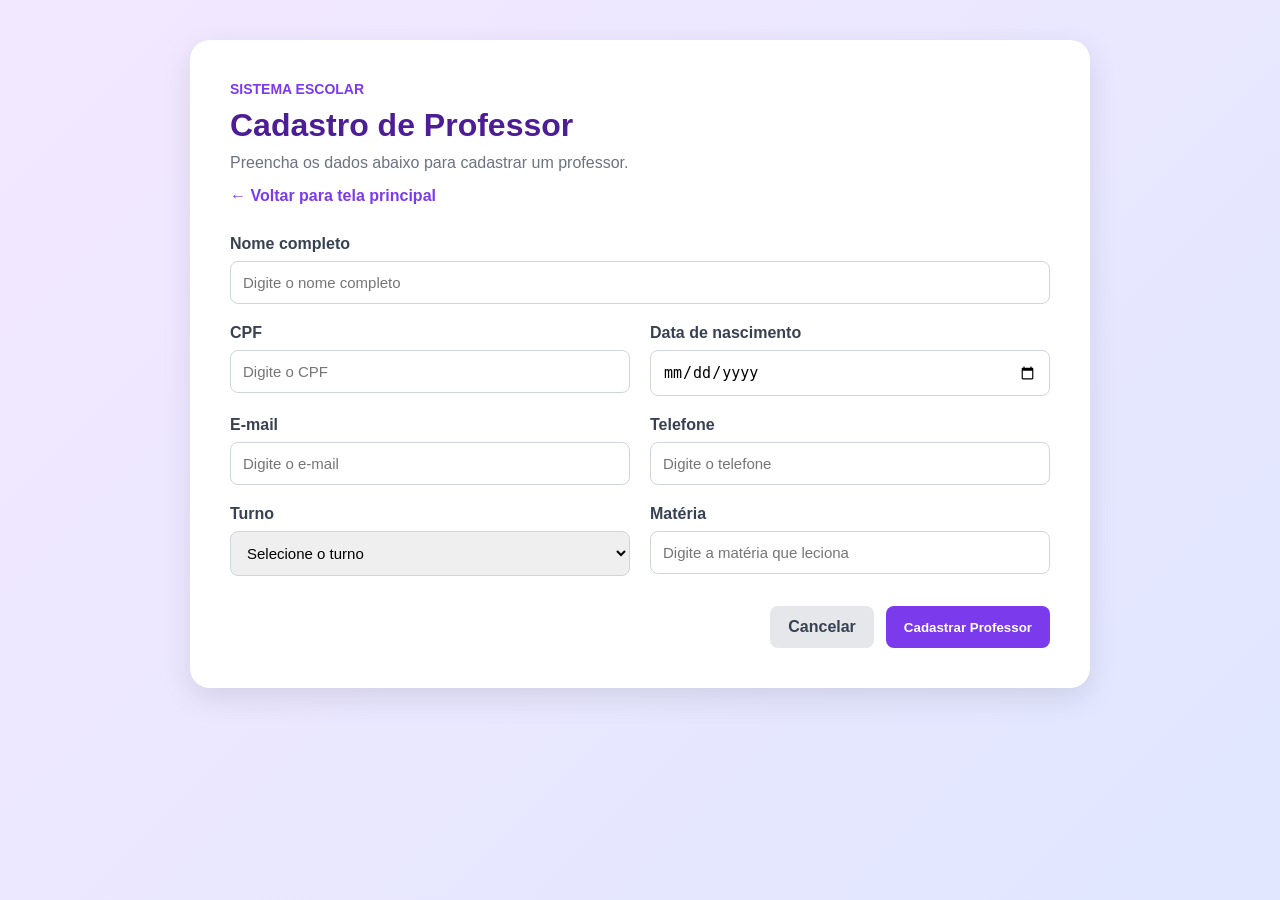
==== professor.html @ e8be1512 "iniciando o sistema escolar" ====
<!DOCTYPE html>
<html lang="pt-br">

<head>

    <meta charset="UTF-8">

    <meta name="viewport" content="width=device-width, initial-scale=1.0">

    <title>Cadastro de Professor</title>

    <link rel="stylesheet" href="estilo.css">

</head>

<body>

    <main class="pagina-cadastro">

        <header class="cabecalho-cadastro">

            <span class="page">
                Sistema Escolar
            </span>

            <h1>
                Cadastro de Professor
            </h1>

            <p>
                Preencha os dados abaixo para cadastrar um professor.
            </p>

            <a class="link-voltar" href="index.html">
                ← Voltar para tela principal
            </a>

        </header>


        <form id="formProfessor">

            <div class="form-grid">


                <div class="campo campo-grande">

                    <label for="nome">
                        Nome completo
                    </label>

                    <input type="text" id="nome" placeholder="Digite o nome completo">

                </div>


                <div class="campo">

                    <label for="CPF">
                        CPF
                    </label>

                    <input type="text" id="CPF" placeholder="Digite o CPF">

                </div>


                <div class="campo">

                    <label for="dataNascimento">
                        Data de nascimento
                    </label>

                    <input type="date" id="dataNascimento">

                </div>


                <div class="campo">

                    <label for="email">
                        E-mail
                    </label>

                    <input type="email" id="email" placeholder="Digite o e-mail">

                </div>


                <div class="campo">

                    <label for="telefone">
                        Telefone
                    </label>

                    <input type="text" id="telefone" placeholder="Digite o telefone">

                </div>


                <div class="campo">

                    <label for="turno">
                        Turno
                    </label>

                    <select id="turno">

                        <option value="">
                            Selecione o turno
                        </option>

                        <option value="Integral">
                            Integral
                        </option>

                        <option value="Noturno">
                            Noturno
                        </option>

                    </select>

                </div>


                <div class="campo">

                    <label for="materia">
                        Matéria
                    </label>

                    <input type="text" id="materia" placeholder="Digite a matéria que leciona">

                </div>

            </div>


            <div class="acoes">

                <a href="index.html" class="botao-secundario">
                    Cancelar
                </a>

                <button type="button" onclick="CadastrarProfessor()">
                    Cadastrar Professor
                </button>

            </div>

        </form>

    </main>


    <script src="script.js"></script>

</body>

</html>
---- estilo.css ----
* {
    box-sizing: border-box;
    margin: 0;
    padding: 0;
}


body {
    min-height: 100vh;

    font-family: Arial, Helvetica, sans-serif;

    background: linear-gradient(
        135deg,
        #f3e8ff,
        #e0e7ff
    );

    color: #1f2937;

    padding: 40px 20px;
}


/* =========================
   TELA PRINCIPAL
   ========================= */

.painel-principal {
    max-width: 1100px;

    margin: 0 auto;

    background: white;

    padding: 40px;

    border-radius: 20px;

    box-shadow: 0 10px 30px rgba(0, 0, 0, 0.10);
}


.cabecalho-principal {
    text-align: center;

    margin-bottom: 40px;
}


.page {
    display: inline-block;

    margin-bottom: 10px;

    color: #7c3aed;

    font-size: 14px;

    font-weight: bold;

    text-transform: uppercase;
}


.cabecalho-principal h1 {
    font-size: 36px;

    margin-bottom: 15px;

    color: #4c1d95;
}


.cabecalho-principal p {
    max-width: 700px;

    margin: 0 auto;

    line-height: 1.6;

    color: #6b7280;
}


/* =========================
   CARTÕES
   ========================= */

.grade-perfis {
    display: grid;

    grid-template-columns: repeat(3, 1fr);

    gap: 20px;

    margin-bottom: 30px;
}


.cartao {
    padding: 25px;

    border-radius: 16px;

    background: #faf5ff;

    border: 1px solid #e9d5ff;

    transition: 0.3s;
}


.cartao:hover {
    transform: translateY(-5px);

    box-shadow: 0 8px 20px rgba(0, 0, 0, 0.10);
}


.cartao h2 {
    color: #581c87;

    margin-bottom: 12px;
}


.cartao p {
    color: #6b7280;

    line-height: 1.5;

    margin-bottom: 20px;
}


.link-botao,
button {
    display: inline-block;

    border: none;

    padding: 12px 18px;

    border-radius: 8px;

    background: #7c3aed;

    color: white;

    text-decoration: none;

    font-weight: bold;

    cursor: pointer;

    transition: 0.3s;
}


.link-botao:hover,
button:hover {
    background: #5b21b6;
}


.desabilitado {
    background: #9ca3af;

    cursor: not-allowed;
}


/* =========================
   INFORMAÇÕES
   ========================= */

.caixa-informacoes {
    padding: 25px;

    background: #f9fafb;

    border-radius: 15px;

    border: 1px solid #e5e7eb;
}


.caixa-informacoes h3 {
    margin-bottom: 15px;

    color: #4c1d95;
}


.caixa-informacoes ul {
    padding-left: 20px;

    line-height: 1.8;

    color: #4b5563;
}


/* =========================
   PÁGINA DE CADASTRO
   ========================= */

.pagina-cadastro {
    max-width: 900px;

    margin: 0 auto;

    background: white;

    padding: 40px;

    border-radius: 20px;

    box-shadow: 0 10px 30px rgba(0, 0, 0, 0.10);
}


.cabecalho-cadastro {
    margin-bottom: 30px;
}


.cabecalho-cadastro h1 {
    color: #4c1d95;

    margin-bottom: 10px;
}


.cabecalho-cadastro p {
    color: #6b7280;

    margin-bottom: 15px;
}


.link-voltar {
    color: #7c3aed;

    text-decoration: none;

    font-weight: bold;
}


.link-voltar:hover {
    text-decoration: underline;
}


/* =========================
   FORMULÁRIO
   ========================= */

.form-grid {
    display: grid;

    grid-template-columns: repeat(2, 1fr);

    gap: 20px;
}


.campo {
    display: flex;

    flex-direction: column;

    gap: 8px;
}


.campo-grande {
    grid-column: 1 / -1;
}


.campo label {
    font-weight: bold;

    color: #374151;
}


.campo input,
.campo select {
    width: 100%;

    padding: 12px;

    border: 1px solid #d1d5db;

    border-radius: 8px;

    font-size: 15px;

    outline: none;
}


.campo input:focus,
.campo select:focus {
    border-color: #7c3aed;

    box-shadow: 0 0 0 3px rgba(124, 58, 237, 0.10);
}


/* =========================
   BOTÕES
   ========================= */

.acoes {
    display: flex;

    justify-content: flex-end;

    gap: 12px;

    margin-top: 30px;
}


.botao-secundario {
    display: inline-block;

    padding: 12px 18px;

    border-radius: 8px;

    background: #e5e7eb;

    color: #374151;

    text-decoration: none;

    font-weight: bold;
}


.botao-secundario:hover {
    background: #d1d5db;
}


/* =========================
   RESPONSIVIDADE
   ========================= */

@media (max-width: 800px) {

    .grade-perfis {
        grid-template-columns: 1fr;
    }

}


@media (max-width: 600px) {

    body {
        padding: 20px 10px;
    }


    .painel-principal,
    .pagina-cadastro {
        padding: 25px 20px;
    }


    .cabecalho-principal h1 {
        font-size: 28px;
    }


    .form-grid {
        grid-template-columns: 1fr;
    }


    .campo-grande {
        grid-column: auto;
    }


    .acoes {
        flex-direction: column;
    }


    .acoes button,
    .botao-secundario {
        width: 100%;

        text-align: center;
    }

}
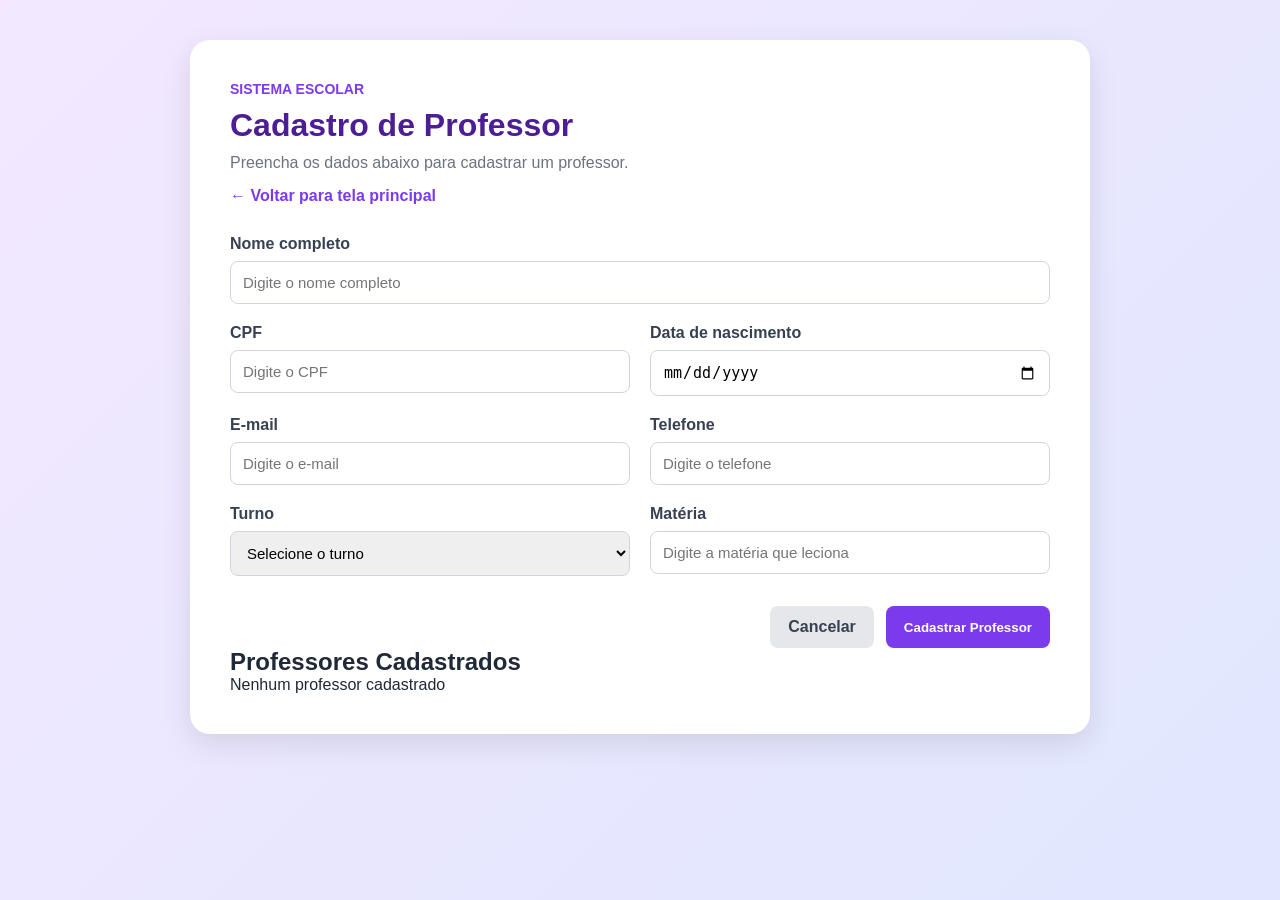
==== commit 575a9d8f: "atualizando script.js e professor.html" ====
--- a/professor.html
+++ b/professor.html
@@ -149,7 +149,12 @@
             </div>
 
         </form>
-
+    <section class="lista-professores">
+    <h2>Professores Cadastrados</h2>
+    <div id="listaProfessores">
+         <p>Nenhum professor cadastrado</p>
+    </div>
+    </section>
     </main>
 
 
